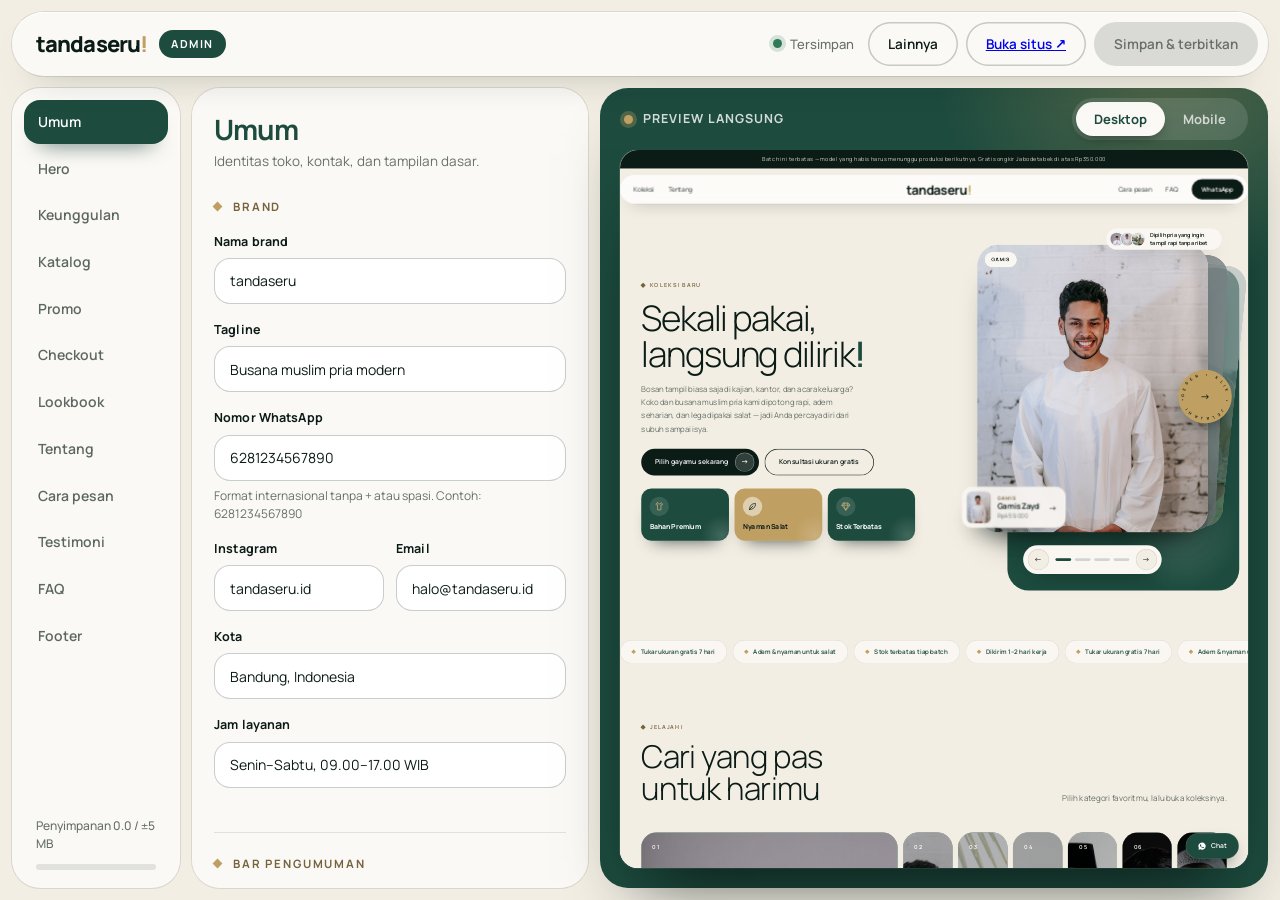
==== admin.html @ d512d20f "Add files via upload" ====
<!doctype html>
<html lang="id">
<head>
  <meta charset="utf-8">
  <meta name="viewport" content="width=device-width, initial-scale=1">
  <meta name="robots" content="noindex">
  <title>Admin — tandaseru!</title>
  <link rel="preconnect" href="https://fonts.googleapis.com">
  <link rel="preconnect" href="https://fonts.gstatic.com" crossorigin>
  <link href="https://fonts.googleapis.com/css2?family=Manrope:wght@300;400;500;600;700;800&display=swap" rel="stylesheet">
  <link rel="stylesheet" href="assets/admin.css">
</head>
<body>
  <div class="app" id="app" data-view="edit">
    <header class="top">
      <div class="brand"><span class="logo">tandaseru<i>!</i></span><span class="pill-admin">Admin</span></div>
      <div class="view-switch" role="group" aria-label="Tampilan">
        <button data-act="view" data-v="edit" aria-pressed="true">Edit</button>
        <button data-act="view" data-v="preview" aria-pressed="false">Preview</button>
      </div>
      <div class="top-right">
        <span class="status" id="status" aria-live="polite">Tersimpan</span>
        <button class="btn-s" data-act="menu-more" id="more" aria-haspopup="true">Lainnya</button>
        <a class="btn-s" href="index.html" target="_blank" rel="noopener">Buka situs ↗</a>
        <button class="btn-p" data-act="publish" id="publish" disabled><span class="long">Simpan &amp; terbitkan</span><span class="short">Terbitkan</span></button>
      </div>
      <div class="more" id="moreMenu" hidden>
        <button data-act="export">Ekspor data (.json)</button>
        <button data-act="import">Impor data…</button>
        <button data-act="reset" class="danger">Kembalikan ke bawaan</button>
      </div>
    </header>

    <nav class="tabs" id="tabs" aria-label="Bagian halaman"></nav>
    <main class="editor" id="editor"></main>

    <section class="preview" aria-label="Preview langsung">
      <div class="pv-bar">
        <span class="live"><i></i>Preview langsung</span>
        <div class="seg" role="group" aria-label="Perangkat">
          <button data-act="device" data-v="desktop" aria-pressed="true">Desktop</button>
          <button data-act="device" data-v="mobile" aria-pressed="false">Mobile</button>
        </div>
      </div>
      <div class="stage" id="stage">
        <div class="screen" id="screen"><iframe id="frame" title="Preview situs" src="index.html?preview=1"></iframe></div>
      </div>
    </section>
  </div>

  <input type="file" id="imgInput" accept="image/*" hidden>
  <input type="file" id="jsonInput" accept="application/json,.json" hidden>
  <div class="toast" id="toast" role="status" hidden></div>

  <script src="assets/store.js"></script>
  <script src="assets/admin.js"></script>
</body>
</html>
---- assets/admin.css ----
/* tandaseru — panel admin (mengikuti gaya situs: zamrud & emas, kartu bulat) */
:root {
  --bg: #F3EEE4;
  --ink: #0B1B16;
  --primary: #1D4B3E;
  --primary-d: color-mix(in srgb, var(--primary) 72%, #000);
  --accent: #C0A062;
  --gold-d: color-mix(in srgb, var(--accent) 62%, #000);
  --paper: color-mix(in srgb, #fff 66%, var(--bg));
  --sage: color-mix(in srgb, var(--primary) 9%, var(--bg));
  --line: color-mix(in srgb, var(--ink) 11%, transparent);
  --line-2: color-mix(in srgb, var(--ink) 22%, transparent);
  --muted: #667068;
  --danger: #B3261E;
  --ok: #2F7A56;
  --font: 'Manrope', system-ui, -apple-system, 'Segoe UI', Roboto, sans-serif;
  --ease: cubic-bezier(.19, .8, .22, 1);
  --r: 28px;
}
* { box-sizing: border-box; margin: 0; padding: 0; }
html, body { height: 100%; }
body { font-family: var(--font); font-size: 14px; line-height: 1.55; color: var(--ink); background: var(--bg); -webkit-font-smoothing: antialiased; overflow: hidden; }
button { font: inherit; color: inherit; background: none; border: 0; cursor: pointer; }
input, textarea, select { font: inherit; color: inherit; }
:focus-visible { outline: 2px solid var(--accent); outline-offset: 2px; }
::selection { background: var(--accent); color: var(--ink); }
.logo { font-weight: 800; letter-spacing: -.04em; font-size: 22px; line-height: 1; }
.logo i { font-style: normal; color: var(--accent); }

.app { display: grid; grid-template-columns: 204px 436px minmax(0, 1fr); grid-template-rows: 64px minmax(0, 1fr); gap: 12px; height: 100vh; padding: 12px; }

/* header: pil melayang */
.top { grid-column: 1 / -1; position: relative; z-index: 6; display: flex; align-items: center; justify-content: space-between; gap: 16px; padding: 0 10px 0 24px; border-radius: 999px; background: var(--paper); box-shadow: 0 1px 0 #fff inset, 0 18px 36px -26px rgba(11, 27, 22, .5), 0 0 0 1px var(--line); }
.brand { display: flex; align-items: center; gap: 12px; }
.pill-admin { font-size: 11px; font-weight: 700; letter-spacing: .14em; text-transform: uppercase; padding: 5px 12px; border-radius: 999px; background: var(--primary); color: #fff; }
.top-right { display: flex; align-items: center; gap: 8px; }
.status { font-size: 13px; font-weight: 500; color: var(--muted); display: inline-flex; align-items: center; gap: 8px; margin-right: 6px; }
.status::before { content: ''; width: 9px; height: 9px; border-radius: 50%; background: var(--ok); box-shadow: 0 0 0 4px color-mix(in srgb, var(--ok) 18%, transparent); transition: background .3s, box-shadow .3s; }
.status.dirty { color: var(--ink); }
.status.dirty::before { background: var(--accent); box-shadow: 0 0 0 4px color-mix(in srgb, var(--accent) 28%, transparent); animation: pulse 1.8s infinite; }
@keyframes pulse { 50% { box-shadow: 0 0 0 7px color-mix(in srgb, var(--accent) 6%, transparent); } }
.btn-s, .btn-p { height: 44px; padding: 0 20px; border-radius: 999px; font-weight: 600; font-size: 13.5px; display: inline-flex; align-items: center; gap: 8px; transition: background .35s var(--ease), color .35s var(--ease), box-shadow .35s var(--ease), transform .35s var(--ease), opacity .3s; }
.btn-s { box-shadow: inset 0 0 0 1.5px var(--line-2); background: transparent; }
.btn-s:hover { background: #fff; box-shadow: inset 0 0 0 1.5px var(--primary); }
.btn-p { background: var(--primary); color: #fff; box-shadow: 0 14px 24px -14px color-mix(in srgb, var(--primary) 80%, #000); }
.btn-p:hover:not(:disabled) { background: var(--accent); color: var(--ink); transform: translateY(-1px); }
.btn-p:active:not(:disabled) { transform: scale(.98); }
.btn-p:disabled { background: color-mix(in srgb, var(--ink) 14%, transparent); color: var(--muted); box-shadow: none; cursor: default; }
.btn-p .short { display: none; }
.more { position: absolute; right: 190px; top: 62px; background: var(--paper); border-radius: 20px; padding: 8px; min-width: 240px; box-shadow: 0 30px 60px -26px rgba(11, 27, 22, .6), 0 0 0 1px var(--line); z-index: 20; animation: pop .25s var(--ease); }
@keyframes pop { from { opacity: 0; transform: translateY(-6px) scale(.98); } }
.more[hidden] { display: none; }
.more button { display: block; width: 100%; text-align: left; padding: 11px 14px; border-radius: 12px; font-size: 13.5px; font-weight: 500; transition: background .2s; }
.more button:hover { background: var(--sage); }
.more .danger { color: var(--danger); }
.view-switch { display: none; }

/* navigasi samping */
.tabs { background: var(--paper); border-radius: var(--r); padding: 12px; overflow-y: auto; display: flex; flex-direction: column; gap: 3px; box-shadow: 0 0 0 1px var(--line); scrollbar-width: thin; }
.tab { display: flex; gap: 10px; align-items: center; text-align: left; padding: 11px 14px; border-radius: 16px; font-weight: 600; font-size: 14px; color: color-mix(in srgb, var(--ink) 66%, transparent); transition: background .3s var(--ease), color .3s var(--ease), transform .3s var(--ease); }
.tab small { font-size: 10.5px; font-weight: 700; letter-spacing: .06em; color: var(--gold-d); width: 18px; transition: color .3s; }
.tab:hover { background: var(--sage); color: var(--ink); }
.tab[aria-current="true"] { background: var(--primary); color: #fff; box-shadow: 0 14px 22px -16px color-mix(in srgb, var(--primary) 85%, #000); }
.tab[aria-current="true"] small { color: var(--accent); }
.meter { margin-top: auto; padding: 16px 12px 6px; font-size: 12px; font-weight: 500; color: var(--muted); }
.meter .bar { height: 6px; border-radius: 6px; background: var(--line); margin-top: 10px; overflow: hidden; }
.meter .bar i { display: block; height: 100%; border-radius: 6px; background: linear-gradient(90deg, var(--primary), var(--accent)); transition: width .5s var(--ease); }
.meter .bar i.warn { background: var(--danger); }

/* editor */
.editor { background: var(--paper); border-radius: var(--r); overflow-y: auto; padding: 30px 28px 90px; box-shadow: 0 0 0 1px var(--line); scrollbar-width: thin; }
.editor h2 { font-size: 28px; letter-spacing: -.035em; font-weight: 700; line-height: 1.1; color: var(--primary); }
.editor .sub { color: var(--muted); font-size: 13.5px; margin: 6px 0 26px; }
.group { padding: 22px 0 6px; border-top: 1px solid var(--line); margin-top: 22px; }
.group:first-of-type { border-top: 0; margin-top: 0; padding-top: 0; }
.group > h3 { font-size: 11.5px; font-weight: 700; letter-spacing: .16em; text-transform: uppercase; color: var(--gold-d); margin-bottom: 16px; display: flex; justify-content: space-between; align-items: center; gap: 12px; }
.group > h3::before { content: ''; width: 7px; height: 7px; background: var(--accent); transform: rotate(45deg); flex: none; }
.group > h3 { justify-content: flex-start; }
.group > h3 span { margin-left: auto; }
.fld { display: block; margin-bottom: 16px; }
.fld > span { display: block; font-size: 12.5px; font-weight: 700; margin-bottom: 7px; letter-spacing: .01em; }
.fld > em { display: block; font-style: normal; font-size: 12px; color: var(--muted); margin-top: 6px; line-height: 1.5; }
.fld input[type="text"], .fld input[type="number"], .fld input[type="email"], .fld input[type="url"], .fld input[type="datetime-local"], .fld textarea, .fld select { width: 100%; height: 46px; padding: 0 16px; border-radius: 16px; border: 0; background: #fff; box-shadow: inset 0 0 0 1px var(--line-2); transition: box-shadow .25s var(--ease), background .25s; }
.fld textarea { height: auto; padding: 12px 16px; resize: vertical; line-height: 1.55; }
.fld select { appearance: none; background-image: url("data:image/svg+xml;utf8,<svg xmlns='http://www.w3.org/2000/svg' width='12' height='8' fill='none' stroke='%231D4B3E' stroke-width='2' stroke-linecap='round'><path d='m1 1.500 5 5 5-5'/></svg>"); background-repeat: no-repeat; background-position: right 16px center; padding-right: 40px; cursor: pointer; }
.fld input:hover, .fld textarea:hover, .fld select:hover { box-shadow: inset 0 0 0 1px var(--primary); }
.fld input:focus, .fld textarea:focus, .fld select:focus { outline: 0; box-shadow: inset 0 0 0 1.5px var(--primary), 0 0 0 4px color-mix(in srgb, var(--accent) 28%, transparent); }
.row2 { display: grid; grid-template-columns: 1fr 1fr; gap: 12px; }
.chk { display: flex; align-items: center; gap: 12px; margin-bottom: 16px; font-weight: 600; cursor: pointer; padding: 12px 16px; border-radius: 16px; background: #fff; box-shadow: inset 0 0 0 1px var(--line); transition: box-shadow .25s; }
.chk:hover { box-shadow: inset 0 0 0 1px var(--primary); }
.chk input { appearance: none; -webkit-appearance: none; flex: none; position: relative; width: 44px; height: 26px; border-radius: 999px; background: color-mix(in srgb, var(--ink) 18%, transparent); transition: background .3s var(--ease); cursor: pointer; }
.chk input::before { content: ''; position: absolute; top: 3px; left: 3px; width: 20px; height: 20px; border-radius: 50%; background: #fff; box-shadow: 0 2px 6px rgba(0, 0, 0, .25); transition: transform .35s var(--ease); }
.chk input:checked { background: var(--primary); }
.chk input:checked::before { transform: translateX(18px); background: var(--accent); }
.color { display: flex; align-items: center; gap: 14px; margin-bottom: 16px; padding: 10px 14px; border-radius: 16px; background: #fff; box-shadow: inset 0 0 0 1px var(--line); }
.color input[type="color"] { width: 46px; height: 46px; border: 0; border-radius: 14px; padding: 0; background: none; cursor: pointer; flex: none; }
.color input[type="color"]::-webkit-color-swatch-wrapper { padding: 0; }
.color input[type="color"]::-webkit-color-swatch { border: 0; border-radius: 14px; box-shadow: inset 0 0 0 1px rgba(0, 0, 0, .15); }
.color span { font-size: 12.5px; font-weight: 700; }
.color code { color: var(--muted); font-size: 12px; font-family: ui-monospace, 'SF Mono', Menlo, monospace; }
.swatches { display: flex; gap: 10px; margin: 0 0 14px; flex-wrap: wrap; }
.sw { width: 38px; height: 38px; border-radius: 50%; box-shadow: inset 0 0 0 1px rgba(0, 0, 0, .15); position: relative; transition: transform .3s var(--ease); }
.sw:hover { transform: scale(1.1); }
.sw[aria-pressed="true"]::after { content: ''; position: absolute; inset: -5px; border: 2px solid var(--primary); border-radius: 50%; }

/* gambar */
.imgf { display: grid; grid-template-columns: 96px 1fr; gap: 16px; align-items: center; margin-bottom: 16px; padding: 12px; border-radius: 20px; background: #fff; box-shadow: inset 0 0 0 1px var(--line); }
.thumb { width: 96px; aspect-ratio: 3 / 4; border-radius: 14px; overflow: hidden; background: var(--tone, #ddd); box-shadow: inset 0 0 0 1px var(--line); position: relative; }
.thumb img { width: 100%; height: 100%; object-fit: cover; object-position: center 14%; }
.imgf .t { font-size: 12.5px; font-weight: 700; margin-bottom: 10px; }
.btns { display: flex; gap: 8px; flex-wrap: wrap; }
.mini { height: 36px; padding: 0 16px; border-radius: 999px; font-size: 12.5px; font-weight: 700; box-shadow: inset 0 0 0 1.5px var(--line-2); background: #fff; transition: all .3s var(--ease); }
.mini:hover { box-shadow: inset 0 0 0 1.5px var(--primary); transform: translateY(-1px); }
.mini.danger { color: var(--danger); }
.mini.danger:hover { background: var(--danger); color: #fff; box-shadow: none; }
.mini.solid { background: var(--primary); color: #fff; box-shadow: none; }
.mini.solid:hover { background: var(--accent); color: var(--ink); }
.gal { display: grid; grid-template-columns: repeat(4, 1fr); gap: 10px; margin-bottom: 16px; }
.gal .cell { position: relative; }
.gal .thumb { width: 100%; }
.gal .x { position: absolute; top: 6px; right: 6px; width: 26px; height: 26px; border-radius: 50%; background: rgba(11, 27, 22, .78); color: #fff; font-size: 15px; line-height: 1; transition: background .2s, transform .2s; }
.gal .x:hover { background: var(--danger); transform: scale(1.1); }
.gal .main { position: absolute; left: 6px; bottom: 6px; font-size: 10px; font-weight: 800; letter-spacing: .06em; background: var(--accent); color: var(--ink); padding: 3px 9px; border-radius: 999px; }
.gal .set { position: absolute; left: 6px; bottom: 6px; font-size: 10px; font-weight: 700; background: rgba(255, 255, 255, .94); padding: 3px 9px; border-radius: 999px; opacity: 0; transition: opacity .25s; }
.gal .cell:hover .set, .gal .set:focus-visible { opacity: 1; }
.gal .add { aspect-ratio: 3 / 4; border: 1.5px dashed var(--line-2); border-radius: 14px; display: grid; place-items: center; color: var(--muted); font-size: 12px; font-weight: 700; text-align: center; transition: all .3s var(--ease); background: #fff; }
.gal .add:hover { border-color: var(--primary); color: var(--primary); background: var(--sage); }

/* daftar */
.item { border-radius: 20px; background: #fff; box-shadow: inset 0 0 0 1px var(--line); padding: 16px 16px 4px; margin-bottom: 12px; transition: box-shadow .3s; }
.item:hover { box-shadow: inset 0 0 0 1px var(--line-2); }
.item-h { display: flex; justify-content: space-between; align-items: center; margin-bottom: 12px; font-size: 12px; font-weight: 800; letter-spacing: .08em; text-transform: uppercase; color: var(--gold-d); }
.item-h .ops { display: flex; gap: 4px; }
.ic { width: 32px; height: 32px; border-radius: 50%; font-size: 14px; color: var(--muted); transition: all .25s var(--ease); }
.ic:hover { background: var(--sage); color: var(--primary); }
.ic.danger:hover { background: color-mix(in srgb, var(--danger) 12%, transparent); color: var(--danger); }
.ic:disabled { opacity: .25; pointer-events: none; }
.add-btn { width: 100%; height: 50px; border: 1.5px dashed var(--line-2); border-radius: 20px; font-weight: 700; font-size: 13.5px; color: var(--muted); margin-bottom: 12px; transition: all .3s var(--ease); background: transparent; }
.add-btn:hover { border-color: var(--primary); color: var(--primary); background: var(--sage); }
.catrow { display: flex; gap: 8px; margin-bottom: 10px; align-items: center; }
.catrow input { flex: 1; height: 44px; padding: 0 16px; border-radius: 16px; border: 0; background: #fff; box-shadow: inset 0 0 0 1px var(--line-2); }
.catrow input:focus { outline: 0; box-shadow: inset 0 0 0 1.5px var(--primary), 0 0 0 4px color-mix(in srgb, var(--accent) 28%, transparent); }

/* produk */
.prow { display: grid; grid-template-columns: 52px 1fr auto auto; gap: 14px; align-items: center; padding: 10px 12px 10px 10px; border-radius: 22px; background: #fff; box-shadow: inset 0 0 0 1px var(--line); margin-bottom: 10px; transition: box-shadow .3s var(--ease), transform .3s var(--ease); }
.prow:hover { box-shadow: inset 0 0 0 1.5px var(--primary), 0 16px 26px -20px rgba(11, 27, 22, .5); transform: translateY(-2px); }
.prow .thumb { width: 52px; border-radius: 12px; }
.prow .nm { text-align: left; min-width: 0; }
.prow .nm b { display: block; font-weight: 700; white-space: nowrap; overflow: hidden; text-overflow: ellipsis; }
.prow .nm span { font-size: 12.5px; color: var(--muted); }
.flags { display: flex; gap: 4px; }
.flag { font-size: 10.5px; font-weight: 700; padding: 3px 10px; border-radius: 999px; background: var(--sage); color: var(--muted); }
.flag.s { background: var(--ink); color: #fff; }
.back { font-weight: 700; font-size: 13.5px; color: var(--muted); margin-bottom: 16px; display: inline-flex; gap: 8px; padding: 8px 16px 8px 12px; border-radius: 999px; box-shadow: inset 0 0 0 1px var(--line-2); transition: all .3s var(--ease); }
.back:hover { color: var(--primary); box-shadow: inset 0 0 0 1.5px var(--primary); }
.pe-h { display: flex; justify-content: space-between; align-items: flex-start; gap: 12px; margin-bottom: 22px; }

/* preview */
.preview { display: flex; flex-direction: column; min-width: 0; background: var(--primary); border-radius: var(--r); overflow: hidden; position: relative; isolation: isolate; box-shadow: 0 30px 60px -36px rgba(11, 27, 22, .7); }
.preview::before { content: ''; position: absolute; z-index: -1; width: 70%; aspect-ratio: 1; border-radius: 50%; right: -20%; top: -34%; background: radial-gradient(closest-side, color-mix(in srgb, var(--accent) 34%, transparent), transparent); }
.pv-bar { height: 62px; display: flex; align-items: center; justify-content: space-between; padding: 0 20px 0 24px; flex: none; }
.live { display: inline-flex; align-items: center; gap: 10px; font-size: 12.5px; font-weight: 700; letter-spacing: .08em; text-transform: uppercase; color: rgba(255, 255, 255, .8); }
.live i { width: 9px; height: 9px; border-radius: 50%; background: var(--accent); box-shadow: 0 0 0 4px color-mix(in srgb, var(--accent) 30%, transparent); animation: pulse 2s infinite; }
.seg { display: inline-flex; background: rgba(255, 255, 255, .12); border-radius: 999px; padding: 4px; }
.seg button { height: 34px; padding: 0 18px; border-radius: 999px; font-size: 13px; font-weight: 700; color: rgba(255, 255, 255, .72); transition: all .3s var(--ease); }
.seg button:hover { color: #fff; }
.seg button[aria-pressed="true"] { background: var(--paper); color: var(--primary); box-shadow: 0 6px 14px -6px rgba(0, 0, 0, .5); }
.stage { flex: 1; min-height: 0; display: flex; justify-content: center; align-items: flex-start; padding: 0 20px 20px; overflow: hidden; }
.screen { position: relative; background: var(--bg); border-radius: 18px; overflow: hidden; box-shadow: 0 40px 70px -30px rgba(0, 0, 0, .65), 0 0 0 1px rgba(255, 255, 255, .12); transition: width .5s var(--ease), height .5s var(--ease), border-radius .5s var(--ease); }
.screen iframe { position: absolute; top: 0; left: 0; border: 0; transform-origin: 0 0; background: var(--bg); }
.screen.mobile { border-radius: 34px; box-shadow: 0 40px 70px -30px rgba(0, 0, 0, .7), 0 0 0 9px #0B1B16, 0 0 0 10px rgba(255, 255, 255, .18); margin-top: 10px; }

.toast { position: fixed; left: 50%; bottom: 28px; transform: translateX(-50%); background: var(--ink); color: #fff; padding: 14px 24px; border-radius: 999px; font-weight: 600; font-size: 13.5px; z-index: 50; box-shadow: 0 20px 40px -14px rgba(0, 0, 0, .5); max-width: calc(100vw - 32px); text-align: center; animation: toastin .4s var(--ease); }
@keyframes toastin { from { opacity: 0; transform: translate(-50%, 14px); } }
.toast[hidden] { display: none; }
.toast.err { background: var(--danger); }
.toast:not(.err)::before { content: '✓'; color: var(--accent); margin-right: 10px; font-weight: 800; }

/* responsif */
@media (max-width: 1320px) { .app { grid-template-columns: 168px 396px minmax(0, 1fr); } .tab small { display: none; } .editor { padding: 26px 22px 90px; } }
@media (max-width: 1080px) {
  .app { grid-template-columns: 168px minmax(0, 1fr); }
  .view-switch { display: inline-flex; background: color-mix(in srgb, var(--ink) 8%, transparent); border-radius: 999px; padding: 4px; }
  .view-switch button { height: 36px; padding: 0 20px; border-radius: 999px; font-weight: 700; font-size: 13px; color: var(--muted); transition: all .3s var(--ease); }
  .view-switch button[aria-pressed="true"] { background: var(--primary); color: #fff; }
  .preview { grid-column: 2; grid-row: 2; }
  .app[data-view="edit"] .preview { display: none; }
  .app[data-view="preview"] .editor, .app[data-view="preview"] .tabs { display: none; }
  .app[data-view="preview"] .preview { grid-column: 1 / -1; }
  .brand .pill-admin, .status { display: none; }
  .more { right: 12px; }
  .mini { height: 40px; padding: 0 18px; }
  .ic { width: 38px; height: 38px; font-size: 16px; }
  .tab { padding: 13px 14px; }
  .seg button { height: 36px; }
}
@media (max-width: 640px) {
  .app { grid-template-columns: 1fr; grid-template-rows: 64px auto minmax(0, 1fr); gap: 8px; padding: 8px; }
  .tabs { flex-direction: row; overflow-x: auto; padding: 8px; border-radius: 22px; scrollbar-width: none; }
  .tabs::-webkit-scrollbar { display: none; }
  .tab { white-space: nowrap; flex: none; }
  .meter { display: none; }
  .preview, .app[data-view="preview"] .preview { grid-column: 1; grid-row: 3; }
  .editor { grid-row: 3; border-radius: 22px; }
  .preview { border-radius: 22px; }
  .app[data-view="preview"] .tabs { display: none; }
  .app[data-view="preview"] { grid-template-rows: 64px minmax(0, 1fr); }
  .app[data-view="preview"] .preview { grid-row: 2; }
  .top a.btn-s { display: none; }
}
@media (max-width: 560px) {
  .top { padding: 0 8px; gap: 8px; }
  .brand { display: none; }
  .view-switch button { padding: 0 14px; }
  .top-right { gap: 6px; }
  .btn-s, .btn-p { padding: 0 14px; font-size: 12.5px; height: 42px; }
  .btn-p .long { display: none; }
  .btn-p .short { display: inline; }
  .editor { padding: 22px 16px 90px; }
  .editor h2 { font-size: 24px; }
  .row2 { grid-template-columns: 1fr; }
  .gal { grid-template-columns: repeat(3, 1fr); }
  .prow { grid-template-columns: 44px 1fr auto; }
  .prow .flags { display: none; }
  .imgf { grid-template-columns: 80px 1fr; }
  .thumb { width: 80px; }
}
@media (prefers-reduced-motion: reduce) { * { animation-duration: .01ms !important; transition-duration: .01ms !important; } }
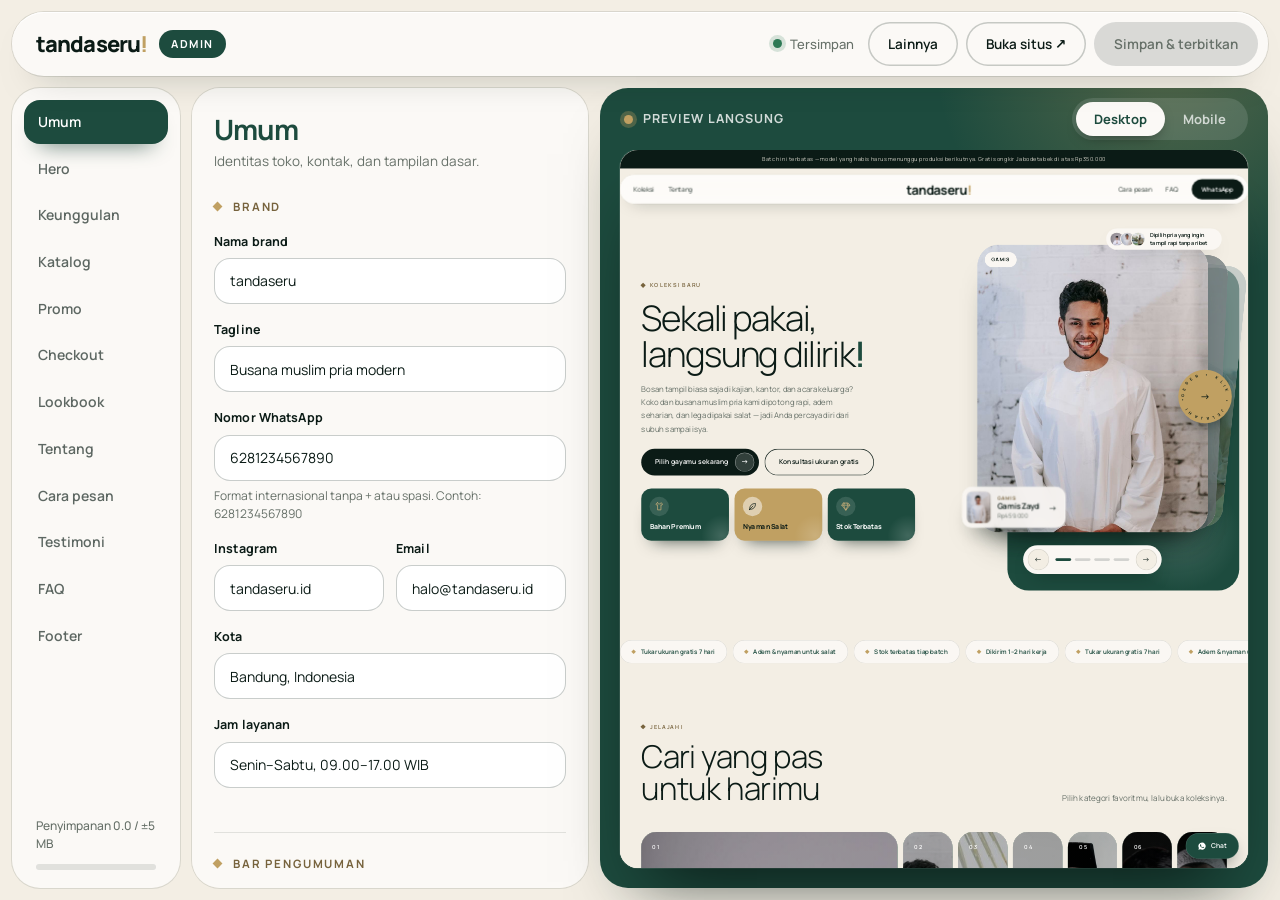
==== commit 0fde445d: "update" ====
--- a/admin.html
+++ b/admin.html
@@ -25,6 +25,7 @@
         <button class="btn-p" data-act="publish" id="publish" disabled><span class="long">Simpan &amp; terbitkan</span><span class="short">Terbitkan</span></button>
       </div>
       <div class="more" id="moreMenu" hidden>
+        <button data-act="export-site">Unduh data.js (untuk deploy)</button>
         <button data-act="export">Ekspor data (.json)</button>
         <button data-act="import">Impor data…</button>
         <button data-act="reset" class="danger">Kembalikan ke bawaan</button>
@@ -52,6 +53,7 @@
   <input type="file" id="jsonInput" accept="application/json,.json" hidden>
   <div class="toast" id="toast" role="status" hidden></div>
 
+  <script src="assets/data.js"></script>
   <script src="assets/store.js"></script>
   <script src="assets/admin.js"></script>
 </body>
--- a/assets/admin.css
+++ b/assets/admin.css
@@ -30,7 +30,7 @@
 .app { display: grid; grid-template-columns: 204px 436px minmax(0, 1fr); grid-template-rows: 64px minmax(0, 1fr); gap: 12px; height: 100vh; padding: 12px; }
 
 /* header: pil melayang */
-.top { grid-column: 1 / -1; position: relative; z-index: 6; display: flex; align-items: center; justify-content: space-between; gap: 16px; padding: 0 10px 0 24px; border-radius: 999px; background: var(--paper); box-shadow: 0 1px 0 #fff inset, 0 18px 36px -26px rgba(11, 27, 22, .5), 0 0 0 1px var(--line); }
+.top { min-width: 0; grid-column: 1 / -1; position: relative; z-index: 6; display: flex; align-items: center; justify-content: space-between; gap: 16px; padding: 0 10px 0 24px; border-radius: 999px; background: var(--paper); box-shadow: 0 1px 0 #fff inset, 0 18px 36px -26px rgba(11, 27, 22, .5), 0 0 0 1px var(--line); }
 .brand { display: flex; align-items: center; gap: 12px; }
 .pill-admin { font-size: 11px; font-weight: 700; letter-spacing: .14em; text-transform: uppercase; padding: 5px 12px; border-radius: 999px; background: var(--primary); color: #fff; }
 .top-right { display: flex; align-items: center; gap: 8px; }
@@ -40,7 +40,7 @@
 .status.dirty::before { background: var(--accent); box-shadow: 0 0 0 4px color-mix(in srgb, var(--accent) 28%, transparent); animation: pulse 1.8s infinite; }
 @keyframes pulse { 50% { box-shadow: 0 0 0 7px color-mix(in srgb, var(--accent) 6%, transparent); } }
 .btn-s, .btn-p { height: 44px; padding: 0 20px; border-radius: 999px; font-weight: 600; font-size: 13.5px; display: inline-flex; align-items: center; gap: 8px; transition: background .35s var(--ease), color .35s var(--ease), box-shadow .35s var(--ease), transform .35s var(--ease), opacity .3s; }
-.btn-s { box-shadow: inset 0 0 0 1.5px var(--line-2); background: transparent; }
+.btn-s { box-shadow: inset 0 0 0 1.5px var(--line-2); background: transparent; color: var(--ink); text-decoration: none; white-space: nowrap; }
 .btn-s:hover { background: #fff; box-shadow: inset 0 0 0 1.5px var(--primary); }
 .btn-p { background: var(--primary); color: #fff; box-shadow: 0 14px 24px -14px color-mix(in srgb, var(--primary) 80%, #000); }
 .btn-p:hover:not(:disabled) { background: var(--accent); color: var(--ink); transform: translateY(-1px); }
@@ -195,7 +195,7 @@
   .seg button { height: 36px; }
 }
 @media (max-width: 640px) {
-  .app { grid-template-columns: 1fr; grid-template-rows: 64px auto minmax(0, 1fr); gap: 8px; padding: 8px; }
+  .app { grid-template-columns: minmax(0, 1fr); grid-template-rows: 64px auto minmax(0, 1fr); gap: 8px; padding: 8px; }
   .tabs { flex-direction: row; overflow-x: auto; padding: 8px; border-radius: 22px; scrollbar-width: none; }
   .tabs::-webkit-scrollbar { display: none; }
   .tab { white-space: nowrap; flex: none; }
@@ -225,4 +225,12 @@
   .imgf { grid-template-columns: 80px 1fr; }
   .thumb { width: 80px; }
 }
+@media (max-width: 380px) {
+  .top { padding: 0 6px; gap: 4px; }
+  .view-switch { padding: 3px; }
+  .view-switch button { padding: 0 9px; height: 34px; font-size: 12.5px; }
+  .btn-s, .btn-p { padding: 0 10px; font-size: 12px; height: 40px; }
+  .top-right { gap: 4px; min-width: 0; }
+  .editor { padding: 20px 14px 90px; }
+}
 @media (prefers-reduced-motion: reduce) { * { animation-duration: .01ms !important; transition-duration: .01ms !important; } }
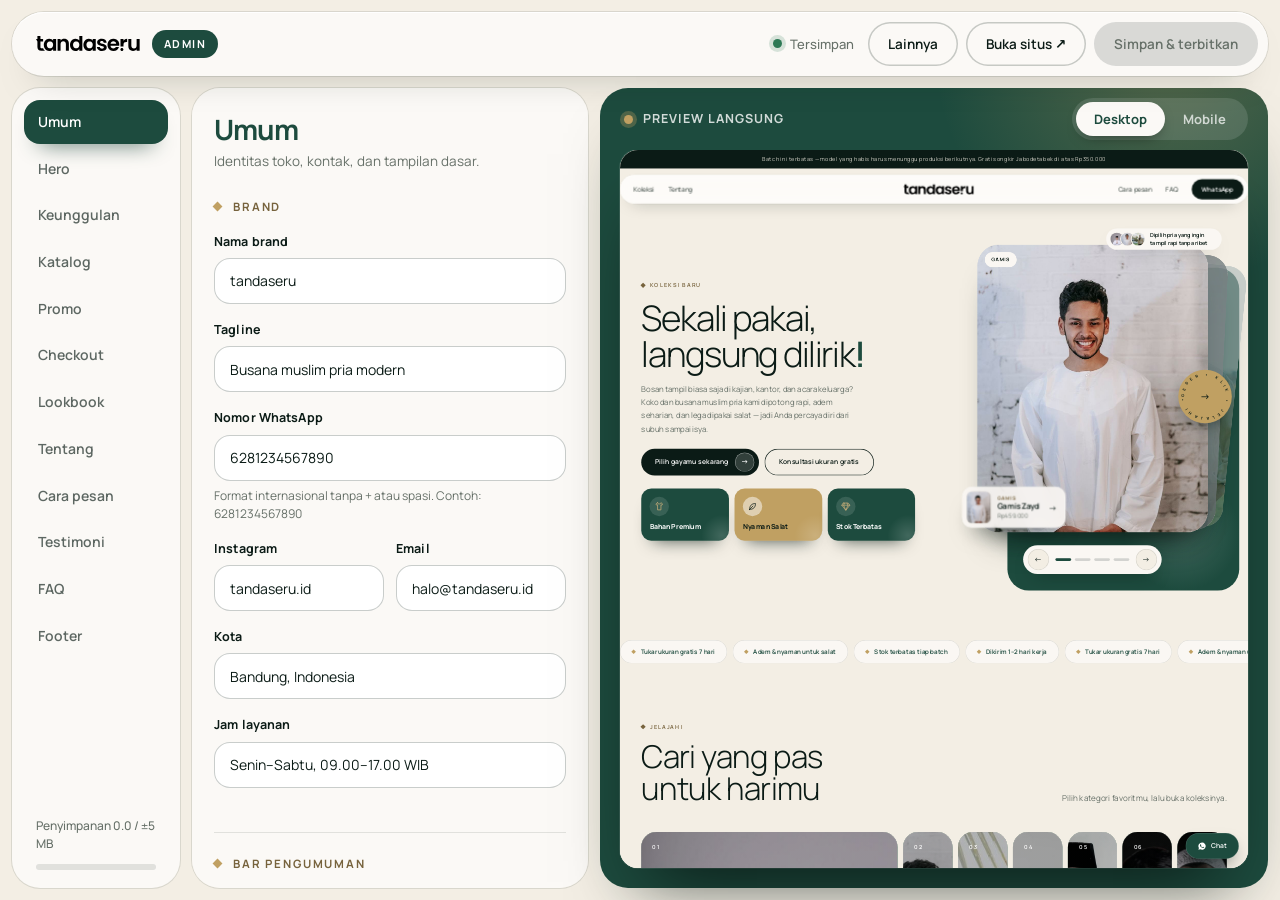
==== commit d5b2aed3: "UPDATE" ====
--- a/admin.html
+++ b/admin.html
@@ -8,12 +8,15 @@
   <link rel="preconnect" href="https://fonts.googleapis.com">
   <link rel="preconnect" href="https://fonts.gstatic.com" crossorigin>
   <link href="https://fonts.googleapis.com/css2?family=Manrope:wght@300;400;500;600;700;800&display=swap" rel="stylesheet">
+  <link rel="icon" href="favicon.svg" type="image/svg+xml">
+  <link rel="icon" href="favicon-32.png" sizes="32x32" type="image/png">
+  <link rel="apple-touch-icon" href="apple-touch-icon.png">
   <link rel="stylesheet" href="assets/admin.css">
 </head>
 <body>
   <div class="app" id="app" data-view="edit">
     <header class="top">
-      <div class="brand"><span class="logo">tandaseru<i>!</i></span><span class="pill-admin">Admin</span></div>
+      <div class="brand"><span class="logo" role="img" aria-label="tandaseru"><svg class="wm" viewBox="0 0 324.58 46.97" fill="currentColor" fill-rule="evenodd" aria-hidden="true" focusable="false"><path fill-rule="nonzero" d="M324.58 9.2l0 37.17 -9.46 0 0 -4.69c-1.2,1.6 -2.78,2.87 -4.73,3.78 -1.95,0.92 -4.06,1.38 -6.34,1.38 -2.91,0 -5.48,-0.62 -7.72,-1.85 -2.23,-1.23 -3.99,-3.03 -5.26,-5.43 -1.28,-2.4 -1.92,-5.24 -1.92,-8.56l0 -21.8 9.39 0 0 20.47c0,2.95 0.74,5.23 2.22,6.81 1.48,1.59 3.5,2.38 6.04,2.38 2.6,0 4.63,-0.79 6.11,-2.38 1.48,-1.59 2.21,-3.86 2.21,-6.81l0 -20.47 9.46 0z"/><path fill-rule="nonzero" d="M260.81 26.98c0,1.34 -0.09,2.54 -0.27,3.62l-27.18 0c0.23,2.68 1.16,4.78 2.82,6.3 1.66,1.52 3.69,2.28 6.11,2.28 3.49,0 5.98,-1.5 7.45,-4.5l10.13 0c-1.06,3.59 -3.13,6.53 -6.16,8.82 -3.05,2.31 -6.78,3.46 -11.21,3.46 -3.58,0 -6.79,-0.79 -9.63,-2.38 -2.84,-1.59 -5.06,-3.84 -6.64,-6.74 -1.59,-2.91 -2.39,-6.27 -2.39,-10.07 0,-3.85 0.79,-7.22 2.35,-10.13 1.56,-2.9 3.76,-5.14 6.58,-6.71 2.81,-1.56 6.05,-2.35 9.73,-2.35 3.53,0 6.69,0.76 9.49,2.28 2.79,1.52 4.96,3.68 6.5,6.48 1.55,2.79 2.32,6 2.32,9.63zm-9.74 -2.69c-0.04,-2.42 -0.91,-4.35 -2.61,-5.81 -1.7,-1.45 -3.78,-2.18 -6.25,-2.18 -2.32,0 -4.28,0.7 -5.87,2.12 -1.58,1.41 -2.56,3.37 -2.92,5.87l17.65 0z"/><path fill-rule="nonzero" d="M206.82 46.97c-3.03,0 -5.77,-0.54 -8.18,-1.64 -2.42,-1.1 -4.32,-2.59 -5.73,-4.46 -1.41,-1.88 -2.19,-3.96 -2.32,-6.24l9.46 0c0.18,1.44 0.88,2.62 2.12,3.56 1.23,0.94 2.77,1.41 4.6,1.41 1.79,0 3.19,-0.36 4.19,-1.07 1.01,-0.72 1.51,-1.64 1.51,-2.75 0,-1.21 -0.61,-2.12 -1.84,-2.73 -1.23,-0.6 -3.2,-1.26 -5.88,-1.98 -2.77,-0.67 -5.05,-1.37 -6.82,-2.08 -1.76,-0.71 -3.28,-1.82 -4.56,-3.3 -1.27,-1.48 -1.91,-3.46 -1.91,-5.97 0,-2.05 0.59,-3.94 1.77,-5.64 1.19,-1.7 2.9,-3.03 5.11,-4.03 2.21,-0.98 4.82,-1.48 7.82,-1.48 4.43,0 7.96,1.11 10.6,3.32 2.64,2.21 4.09,5.2 4.36,8.96l-8.99 0c-0.14,-1.48 -0.76,-2.66 -1.85,-3.52 -1.1,-0.87 -2.56,-1.31 -4.39,-1.31 -1.7,0 -3,0.31 -3.92,0.94 -0.92,0.63 -1.38,1.5 -1.38,2.63 0,1.24 0.63,2.2 1.89,2.85 1.25,0.65 3.2,1.31 5.83,1.98 2.69,0.67 4.9,1.37 6.64,2.08 1.75,0.72 3.26,1.82 4.53,3.32 1.27,1.49 1.94,3.48 1.98,5.94 0,2.15 -0.59,4.06 -1.77,5.77 -1.19,1.69 -2.88,3.02 -5.1,3.99 -2.22,0.97 -4.81,1.44 -7.76,1.44z"/><path fill-rule="nonzero" d="M148.44 27.65c0,-3.76 0.75,-7.09 2.24,-10 1.51,-2.9 3.54,-5.14 6.12,-6.71 2.56,-1.56 5.45,-2.35 8.61,-2.35 2.78,0 5.2,0.56 7.28,1.68 2.09,1.12 3.75,2.53 5,4.23l0 -5.3 9.46 0 0 37.17 -9.46 0 0 -5.43c-1.21,1.74 -2.87,3.18 -5,4.32 -2.12,1.14 -4.57,1.71 -7.35,1.71 -3.13,0 -5.99,-0.81 -8.55,-2.41 -2.57,-1.61 -4.61,-3.88 -6.12,-6.81 -1.49,-2.93 -2.24,-6.29 -2.24,-10.1zm29.26 0.13c0,-2.28 -0.45,-4.23 -1.35,-5.87 -0.89,-1.63 -2.09,-2.89 -3.62,-3.76 -1.52,-0.87 -3.15,-1.31 -4.9,-1.31 -1.75,0 -3.35,0.42 -4.83,1.28 -1.48,0.85 -2.67,2.08 -3.6,3.71 -0.92,1.64 -1.38,3.57 -1.38,5.81 0,2.23 0.46,4.19 1.38,5.87 0.92,1.67 2.13,2.96 3.63,3.85 1.49,0.9 3.1,1.35 4.8,1.35 1.74,0 3.37,-0.44 4.9,-1.31 1.53,-0.87 2.73,-2.12 3.62,-3.76 0.9,-1.63 1.35,-3.59 1.35,-5.87z"/><path fill-rule="nonzero" d="M106.42 27.65c0,-3.76 0.74,-7.09 2.25,-10 1.5,-2.9 3.55,-5.14 6.14,-6.71 2.59,-1.56 5.48,-2.35 8.66,-2.35 2.41,0 4.71,0.53 6.91,1.58 2.19,1.05 3.94,2.45 5.23,4.2l0 -14.31 9.54 0 0 46.32 -9.54 0 0 -5.5c-1.16,1.84 -2.79,3.31 -4.89,4.43 -2.1,1.12 -4.54,1.67 -7.31,1.67 -3.13,0 -6,-0.81 -8.59,-2.41 -2.59,-1.61 -4.64,-3.88 -6.14,-6.81 -1.5,-2.93 -2.25,-6.29 -2.25,-10.1zm29.26 0.13c0,-2.28 -0.44,-4.23 -1.34,-5.87 -0.89,-1.63 -2.1,-2.89 -3.62,-3.76 -1.52,-0.87 -3.16,-1.31 -4.89,-1.31 -1.75,0 -3.37,0.42 -4.84,1.28 -1.48,0.85 -2.67,2.08 -3.59,3.71 -0.92,1.64 -1.37,3.57 -1.37,5.81 0,2.23 0.45,4.19 1.37,5.87 0.91,1.67 2.13,2.96 3.62,3.85 1.51,0.9 3.1,1.35 4.81,1.35 1.74,0 3.38,-0.44 4.89,-1.31 1.52,-0.87 2.73,-2.12 3.62,-3.76 0.9,-1.63 1.34,-3.59 1.34,-5.87z"/><path fill-rule="nonzero" d="M88.14 8.66c4.43,0 8.01,1.39 10.73,4.2 2.73,2.79 4.1,6.7 4.1,11.71l0 21.8 -9.39 0 0 -20.54c0,-2.95 -0.74,-5.21 -2.21,-6.81 -1.48,-1.59 -3.49,-2.37 -6.04,-2.37 -2.6,0 -4.64,0.79 -6.14,2.37 -1.5,1.6 -2.25,3.86 -2.25,6.81l0 20.54 -9.39 0 0 -37.17 9.39 0 0 4.63c1.26,-1.6 2.85,-2.87 4.8,-3.8 1.95,-0.91 4.09,-1.37 6.41,-1.37z"/><path fill-rule="nonzero" d="M24.35 27.65c0,-3.76 0.74,-7.09 2.24,-10 1.49,-2.9 3.53,-5.14 6.11,-6.71 2.57,-1.56 5.44,-2.35 8.62,-2.35 2.78,0 5.2,0.56 7.28,1.68 2.08,1.12 3.75,2.53 4.99,4.23l0 -5.3 9.46 0 0 37.17 -9.46 0 0 -5.43c-1.2,1.74 -2.87,3.18 -4.99,4.32 -2.13,1.14 -4.57,1.71 -7.35,1.71 -3.13,0 -5.99,-0.81 -8.56,-2.41 -2.58,-1.61 -4.62,-3.88 -6.11,-6.81 -1.51,-2.93 -2.24,-6.29 -2.24,-10.1zm29.25 0.13c0,-2.28 -0.45,-4.23 -1.34,-5.87 -0.9,-1.63 -2.1,-2.89 -3.62,-3.76 -1.52,-0.87 -3.16,-1.31 -4.9,-1.31 -1.74,0 -3.36,0.42 -4.84,1.28 -1.48,0.85 -2.67,2.08 -3.59,3.71 -0.92,1.64 -1.38,3.57 -1.38,5.81 0,2.23 0.46,4.19 1.38,5.87 0.91,1.67 2.12,2.96 3.62,3.85 1.5,0.9 3.09,1.35 4.8,1.35 1.74,0 3.38,-0.44 4.9,-1.31 1.52,-0.87 2.72,-2.12 3.62,-3.76 0.89,-1.63 1.34,-3.59 1.34,-5.87z"/><path fill-rule="nonzero" d="M13.89 16.91l0 17.99c0,1.24 0.31,2.15 0.91,2.71 0.6,0.56 1.62,0.84 3.06,0.84l4.48 0c0.98,3.05 3.02,6.05 5.94,7.92l-11.96 0c-7.92,0 -11.88,-3.84 -11.88,-11.54l0 -17.92 -4.43 -7.71 4.43 0 0 -9.2 9.46 0 0 9.2 8.32 0 0 7.71 -8.32 0z"/><path fill-rule="nonzero" d="M274 14.97c1.2,-1.97 2.78,-3.51 4.73,-4.64 1.95,-1.12 4.17,-1.67 6.68,-1.67l0 9.86 -2.48 0c-2.95,0 -5.18,0.7 -6.67,2.08 -1.51,1.39 -2.25,3.8 -2.25,7.25l0 4.7 -9.39 0 0 -23.35 9.39 0 0 5.77z"/><path d="M269.04 37.57c2.6,0 4.7,2.1 4.7,4.7 0,2.6 -2.1,4.7 -4.7,4.7 -2.6,0 -4.71,-2.1 -4.71,-4.7 0,-2.6 2.11,-4.7 4.71,-4.7z"/></svg></span><span class="pill-admin">Admin</span></div>
       <div class="view-switch" role="group" aria-label="Tampilan">
         <button data-act="view" data-v="edit" aria-pressed="true">Edit</button>
         <button data-act="view" data-v="preview" aria-pressed="false">Preview</button>
--- a/assets/admin.css
+++ b/assets/admin.css
@@ -234,3 +234,7 @@
   .editor { padding: 20px 14px 90px; }
 }
 @media (prefers-reduced-motion: reduce) { * { animation-duration: .01ms !important; transition-duration: .01ms !important; } }
+
+/* logo resmi (hitam di header terang) */
+.logo { color: #000; display: inline-flex; align-items: center; }
+.logo .wm { display: block; height: 15px; width: auto; fill: currentColor; }
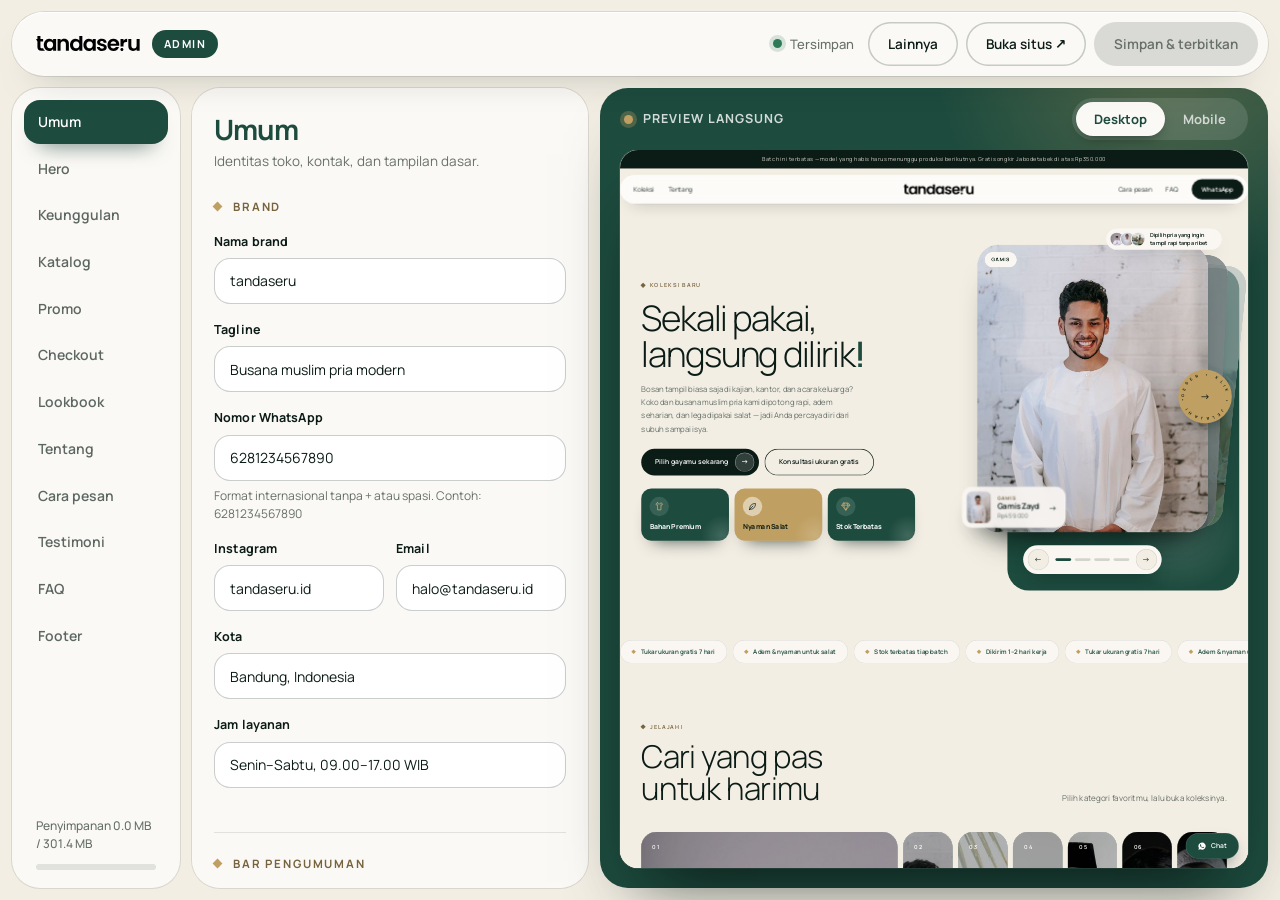
==== commit 49065642: "kv" ====
--- a/admin.html
+++ b/admin.html
@@ -2,7 +2,7 @@
 <html lang="id">
 <head>
   <meta charset="utf-8">
-  <meta name="viewport" content="width=device-width, initial-scale=1">
+  <meta name="viewport" content="width=device-width, initial-scale=1, maximum-scale=1, user-scalable=no, viewport-fit=cover">
   <meta name="robots" content="noindex">
   <title>Admin — tandaseru!</title>
   <link rel="preconnect" href="https://fonts.googleapis.com">
--- a/assets/admin.css
+++ b/assets/admin.css
@@ -238,3 +238,9 @@
 /* logo resmi (hitam di header terang) */
 .logo { color: #000; display: inline-flex; align-items: center; }
 .logo .wm { display: block; height: 15px; width: auto; fill: currentColor; }
+
+/* anti auto-zoom di HP: iOS memperbesar halaman saat fokus ke input berfont <16px */
+html { -webkit-text-size-adjust: 100%; text-size-adjust: 100%; touch-action: manipulation; }
+@media (hover: none) and (pointer: coarse), (max-width: 900px) {
+  input, textarea, select, .fld input, .fld textarea, .fld select { font-size: 16px !important; }
+}
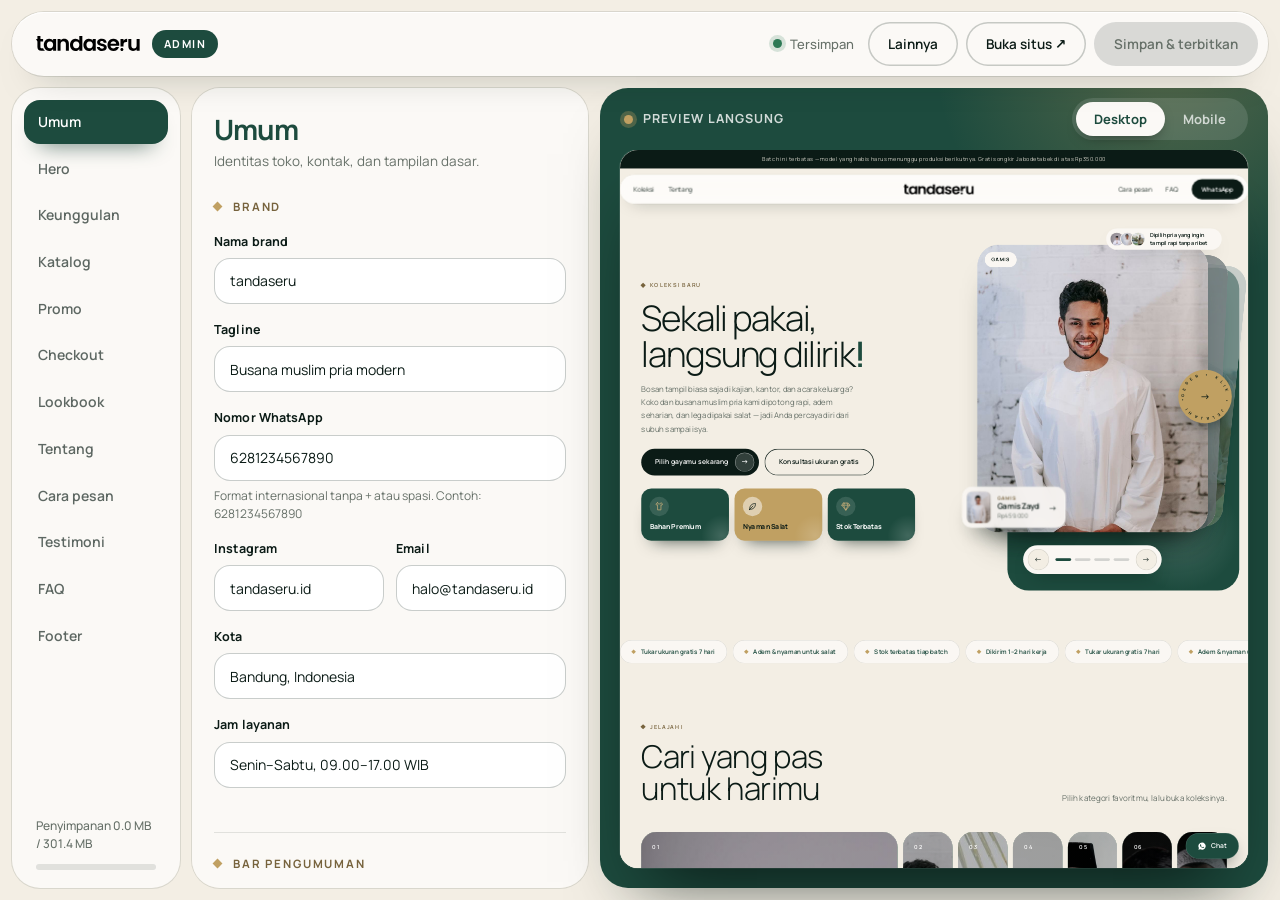
==== commit d28845d5: "up" ====
--- a/admin.html
+++ b/admin.html
@@ -2,7 +2,7 @@
 <html lang="id">
 <head>
   <meta charset="utf-8">
-  <meta name="viewport" content="width=device-width, initial-scale=1, maximum-scale=1, user-scalable=no, viewport-fit=cover">
+  <meta name="viewport" content="width=device-width, initial-scale=1">
   <meta name="robots" content="noindex">
   <title>Admin — tandaseru!</title>
   <link rel="preconnect" href="https://fonts.googleapis.com">
--- a/assets/admin.css
+++ b/assets/admin.css
@@ -238,9 +238,3 @@
 /* logo resmi (hitam di header terang) */
 .logo { color: #000; display: inline-flex; align-items: center; }
 .logo .wm { display: block; height: 15px; width: auto; fill: currentColor; }
-
-/* anti auto-zoom di HP: iOS memperbesar halaman saat fokus ke input berfont <16px */
-html { -webkit-text-size-adjust: 100%; text-size-adjust: 100%; touch-action: manipulation; }
-@media (hover: none) and (pointer: coarse), (max-width: 900px) {
-  input, textarea, select, .fld input, .fld textarea, .fld select { font-size: 16px !important; }
-}
